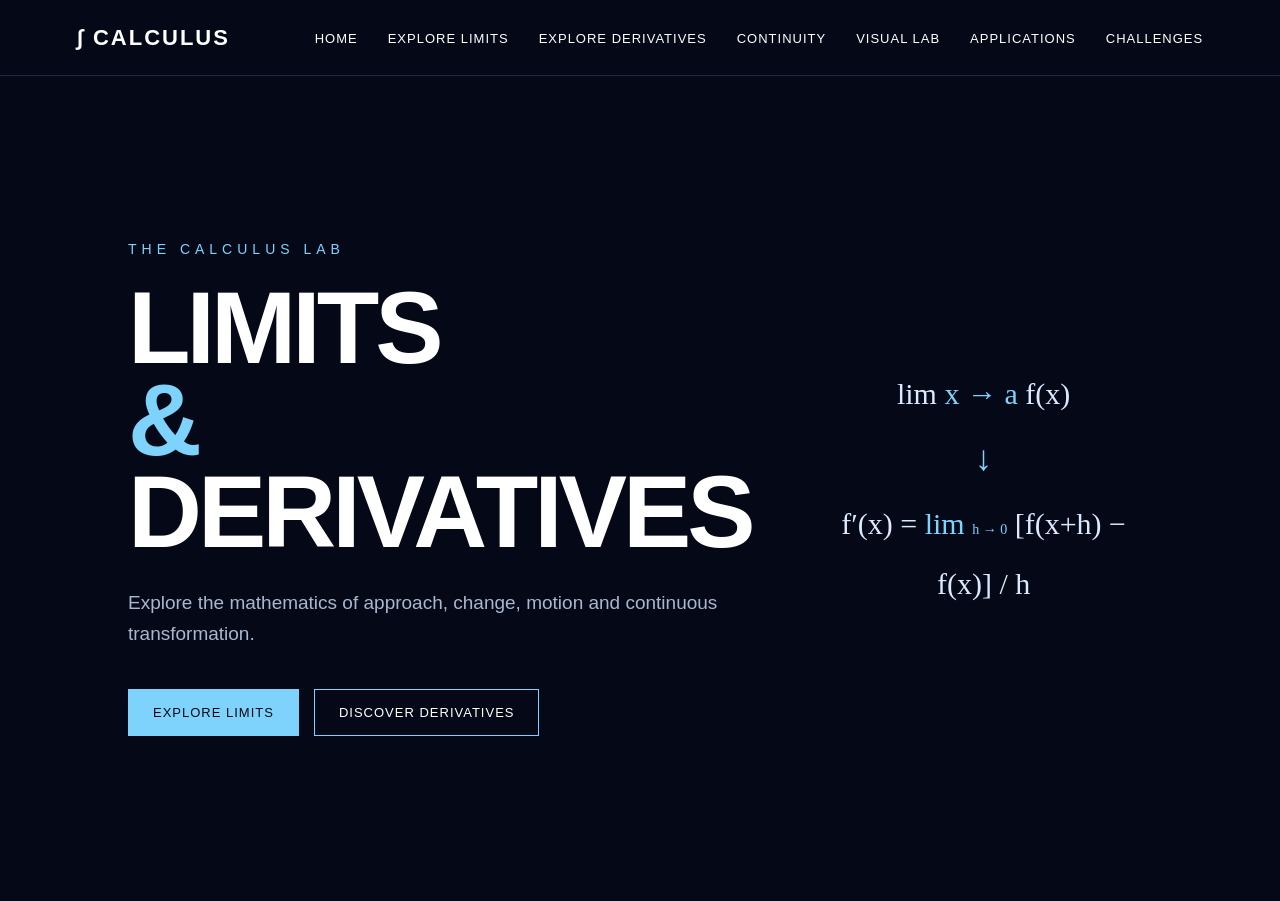
==== index.html @ eaa27578 "Add files via upload" ====
<!DOCTYPE html>
<html lang="en">

<head>
    <meta charset="UTF-8">
    <meta name="viewport" content="width=device-width, initial-scale=1.0">

    <title>Limits and Derivatives</title>

    <link rel="stylesheet" href="style.css">
</head>

<body>

    <header>
        <nav>
            <div class="logo">∫ CALCULUS</div>

            <ul>
                <li><a href="index.html">HOME</a></li>
                <li><a href="C:\Users\Deeptangshu Goldar\Desktop\Limits and Derivatives\pages\limits.html">EXPLORE LIMITS</a></li>
                <li><a href="C:\Users\Deeptangshu Goldar\Desktop\Limits and Derivatives\pages\derivatives.html">EXPLORE DERIVATIVES</a></li>
                <li><a href="C:\Users\Deeptangshu Goldar\Desktop\Limits and Derivatives\pages\continuity.html">CONTINUITY</a></li>
                <li><a href="C:\Users\Deeptangshu Goldar\Desktop\Limits and Derivatives\pages\visual-lab.html">VISUAL LAB</a></li>
                <li><a href="C:\Users\Deeptangshu Goldar\Desktop\Limits and Derivatives\pages\applications.html">APPLICATIONS</a></li>
                <li><a href="C:\Users\Deeptangshu Goldar\Desktop\Limits and Derivatives\pages\challenges.html">CHALLENGES</a></li>
            </ul>
        </nav>
    </header>

    <main>

        <section class="hero">

            <div class="hero-text">

                <p class="eyebrow">THE CALCULUS LAB</p>

                <h1>
                    LIMITS<br>
                    <span>&</span> DERIVATIVES
                </h1>

                <p class="subtitle">
                    Explore the mathematics of approach, change,
                    motion and continuous transformation.
                </p>

                <div class="buttons">
                    <a href="#" class="button primary">EXPLORE LIMITS</a>
                    <a href="#" class="button secondary">DISCOVER DERIVATIVES</a>
                </div>

            </div>

            <div class="equation">
                <div>lim <span>x → a</span> f(x)</div>

                <div class="arrow">↓</div>

                <div>
                    f′(x) =
                    <span>
                        lim
                        <small>h → 0</small>
                    </span>
                    [f(x+h) − f(x)] / h
                </div>
            </div>

        </section>

    </main>

</body>

</html>
---- style.css ----
* {
    margin: 0;
    padding: 0;
    box-sizing: border-box;
}

body {
    background: #050816;
    color: white;
    font-family: Arial, sans-serif;
    min-height: 100vh;
}

/* NAVIGATION */

header {
    width: 100%;
    border-bottom: 1px solid #1c2945;
}

nav {
    height: 75px;
    display: flex;
    align-items: center;
    justify-content: space-between;
    padding: 0 6%;
}

.logo {
    font-size: 22px;
    font-weight: bold;
    letter-spacing: 2px;
}

ul {
    display: flex;
    gap: 30px;
    list-style: none;
}

a {
    color: white;
    text-decoration: none;
}

ul a {
    font-size: 13px;
    letter-spacing: 1px;
}

ul a:hover {
    color: #7dd3fc;
}

/* HERO */

.hero {
    min-height: calc(100vh - 75px);
    display: flex;
    align-items: center;
    justify-content: space-between;
    padding: 6% 10%;
    gap: 60px;
}

.hero-text {
    max-width: 700px;
}

.eyebrow {
    color: #7dd3fc;
    letter-spacing: 5px;
    font-size: 14px;
    margin-bottom: 25px;
}

h1 {
    font-size: clamp(60px, 8vw, 110px);
    line-height: 0.9;
    letter-spacing: -4px;
}

h1 span {
    color: #7dd3fc;
}

.subtitle {
    margin-top: 30px;
    max-width: 600px;
    color: #a9b8d0;
    font-size: 19px;
    line-height: 1.6;
}

.buttons {
    margin-top: 40px;
    display: flex;
    gap: 15px;
    flex-wrap: wrap;
}

.button {
    padding: 15px 24px;
    border: 1px solid #7dd3fc;
    font-size: 13px;
    letter-spacing: 1px;
}

.primary {
    background: #7dd3fc;
    color: #050816;
}

.secondary:hover {
    background: #7dd3fc;
    color: #050816;
}

/* EQUATIONS */

.equation {
    font-family: Georgia, serif;
    font-size: 30px;
    line-height: 2;
    color: #dbeafe;
    text-align: center;
}

.equation span {
    color: #7dd3fc;
}

.arrow {
    font-size: 35px;
    color: #7dd3fc;
}

.equation small {
    font-size: 14px;
}

/* MOBILE */

@media (max-width: 900px) {

    nav {
        height: auto;
        padding: 25px;
        flex-direction: column;
        gap: 20px;
    }

    ul {
        flex-wrap: wrap;
        justify-content: center;
        gap: 15px;
    }

    .hero {
        flex-direction: column;
        text-align: center;
        padding: 70px 25px;
    }

    .subtitle {
        margin-left: auto;
        margin-right: auto;
    }

    .buttons {
        justify-content: center;
    }
}
/* =========================
   LIMITS PAGE
========================= */

.limits-page {
    max-width: 1200px;
    margin: auto;
}

.limits-hero {
    min-height: 65vh;
    padding: 100px 8%;
    display: flex;
    flex-direction: column;
    justify-content: center;
}

.limits-hero h1 {
    font-size: clamp(70px, 11vw, 150px);
    letter-spacing: -5px;
}

.intro {
    margin-top: 20px;
    color: #a9b8d0;
    font-size: 22px;
}

.main-equation {
    margin-top: 55px;
    font-family: Georgia, serif;
    font-size: 48px;
    color: #dbeafe;
}

.main-equation span,
.problem span,
.answer span {
    color: #7dd3fc;
}

/* GENERAL SECTIONS */

.concept,
.example,
.topics {
    padding: 100px 8%;
    border-top: 1px solid #1c2945;
}

.section-label {
    color: #7dd3fc;
    letter-spacing: 4px;
    font-size: 12px;
    margin-bottom: 18px;
}

.concept h2,
.example h2,
.topics h2 {
    font-size: 42px;
    margin-bottom: 25px;
}

.concept > p:not(.section-label) {
    color: #a9b8d0;
    font-size: 19px;
    line-height: 1.8;
    max-width: 750px;
}

/* LIMIT VISUAL */

.concept-box {
    margin-top: 55px;
    border: 1px solid #1c2945;
    min-height: 220px;
    display: flex;
    align-items: center;
    justify-content: center;
    gap: 45px;
    background: #080d20;
}

.big-symbol {
    font-family: Georgia, serif;
    font-size: 42px;
}

.concept-arrow {
    font-size: 45px;
    color: #7dd3fc;
}

/* EXAMPLE */

.problem {
    margin: 45px 0;
    padding: 30px;
    background: #080d20;
    border-left: 3px solid #7dd3fc;
    font-family: Georgia, serif;
    font-size: 34px;
}

.solution {
    max-width: 800px;
    color: #b8c7e6;
    line-height: 2;
    font-size: 17px;
}

.math {
    margin: 20px 0 30px;
    padding: 20px;
    background: #080d20;
    font-family: Georgia, serif;
    font-size: 25px;
    color: #dbeafe;
}

.answer {
    margin-top: 30px;
    font-family: Georgia, serif;
    font-size: 28px;
    color: white;
}

/* TOPIC CARDS */

.topic-grid {
    margin-top: 45px;
    display: grid;
    grid-template-columns: repeat(2, 1fr);
    gap: 20px;
}

.topic-card {
    padding: 35px;
    min-height: 200px;
    border: 1px solid #1c2945;
    background: #080d20;
    transition: 0.3s;
}

.topic-card:hover {
    transform: translateY(-6px);
    border-color: #7dd3fc;
}

.topic-card h3 {
    color: #7dd3fc;
    font-size: 14px;
    margin-bottom: 25px;
}

.topic-card h4 {
    font-size: 24px;
    margin-bottom: 15px;
}

.topic-card p {
    color: #8fa0bd;
    line-height: 1.6;
}

/* MOBILE */

@media (max-width: 700px) {

    .limits-hero {
        padding: 80px 25px;
    }

    .concept,
    .example,
    .topics {
        padding: 70px 25px;
    }

    .main-equation {
        font-size: 32px;
    }

    .concept-box {
        flex-direction: column;
        gap: 15px;
    }

    .topic-grid {
        grid-template-columns: 1fr;
    }
}
/* =========================
   INTERACTIVE GRAPH
========================= */

.interactive-limit,
.graph-section {
    padding: 100px 8%;
    border-top: 1px solid #1c2945;
}

.interactive-limit h2,
.graph-section h2 {
    font-size: 42px;
    margin-bottom: 20px;
}

.lab-description {
    color: #a9b8d0;
    font-size: 18px;
    line-height: 1.7;
    max-width: 700px;
}

.limit-lab {
    margin-top: 40px;
    padding: 40px;
    background: #080d20;
    border: 1px solid #1c2945;
}

.lab-equation {
    font-family: Georgia, serif;
    font-size: 32px;
    margin-bottom: 35px;
}

.lab-equation span {
    color: #7dd3fc;
}

.limit-lab label {
    display: block;
    margin-bottom: 15px;
    color: #a9b8d0;
}

#xValue {
    width: 100%;
    cursor: pointer;
}

.values {
    display: flex;
    gap: 60px;
    margin-top: 30px;
}

.values div,
.graph-info div {
    display: flex;
    flex-direction: column;
    gap: 8px;
}

.values small,
.graph-info span {
    color: #7d8da8;
    text-transform: uppercase;
    letter-spacing: 2px;
    font-size: 11px;
}

.values strong,
.graph-info strong {
    font-family: Georgia, serif;
    font-size: 28px;
}

.limit-result {
    margin-top: 35px;
    padding-top: 25px;
    border-top: 1px solid #1c2945;
    font-family: Georgia, serif;
    font-size: 22px;
}

.limit-result strong {
    color: #7dd3fc;
}

.graph-container {
    margin-top: 40px;
    padding: 20px;
    background: #080d20;
    border: 1px solid #1c2945;
}

#limitGraph {
    display: block;
    width: 100%;
    height: 450px;
}

.graph-info {
    display: flex;
    justify-content: space-around;
    margin-top: 25px;
    padding: 25px;
    background: #080d20;
    border: 1px solid #1c2945;
}
/* =========================
   VISUAL LAB
========================= */

.visual-lab {
    padding: 100px 8%;
    border-top: 1px solid #1c2945;
}

.visual-lab h2 {
    font-size: 42px;
    margin-bottom: 20px;
}

.function-controls {
    display: flex;
    gap: 12px;
    margin: 40px 0 25px;
    flex-wrap: wrap;
}

.function-controls button {
    padding: 13px 25px;
    background: #080d20;
    color: white;
    border: 1px solid #1c2945;
    font-family: Georgia, serif;
    font-size: 18px;
    cursor: pointer;
}

.function-controls button:hover {
    border-color: #7dd3fc;
    color: #7dd3fc;
}

.function-display {
    margin-top: 20px;
    font-family: Georgia, serif;
    font-size: 24px;
}

.function-display strong {
    color: #7dd3fc;
}

.visual-page .graph-container {
    margin-top: 20px;
    padding: 20px;
    background: #080d20;
    border: 1px solid #1c2945;
}

#visualGraph {
    width: 100%;
    height: 500px;
    display: block;
}
/* =========================
   DERIVATIVE LAB
========================= */

.derivative-lab {
    margin-top: 50px;
    padding: 45px;
    border: 1px solid #1c2945;
    background: #080d20;
}

.derivative-lab h2 {
    font-size: 36px;
    margin-bottom: 20px;
}

.derivative-lab label {
    display: block;
    margin-top: 35px;
    margin-bottom: 15px;
    color: #a9b8d0;
}

.derivative-lab label strong {
    color: #7dd3fc;
}

#hValue {
    width: 100%;
    cursor: pointer;
}

.derivative-result {
    display: flex;
    gap: 70px;
    margin-top: 35px;
    padding-top: 25px;
    border-top: 1px solid #1c2945;
}

.derivative-result div {
    display: flex;
    flex-direction: column;
    gap: 8px;
}

.derivative-result span {
    color: #7d8da8;
    font-size: 11px;
    text-transform: uppercase;
    letter-spacing: 2px;
}

.derivative-result strong {
    font-family: Georgia, serif;
    font-size: 28px;
    color: #7dd3fc;
}
/* ================================
   APPLICATIONS PAGE
================================ */

.applications-page {
    background: #050816;
}

.application-section {
    padding: 100px 8%;
    border-top: 1px solid #1c2945;
}

.application-section h2 {
    font-size: clamp(38px, 5vw, 60px);
    margin-bottom: 20px;
    letter-spacing: -2px;
}

.application-equation {
    margin-top: 45px;
    padding: 40px;
    background: #080d20;
    border: 1px solid #1c2945;

    display: flex;
    align-items: center;
    justify-content: space-around;
    gap: 30px;
    flex-wrap: wrap;
}

.application-equation div:not(.operator) {
    text-align: center;
}

.application-equation small,
.economics-box small {
    display: block;
    color: #7d8da8;
    font-size: 11px;
    letter-spacing: 2px;
    margin-bottom: 10px;
}

.application-equation strong {
    font-family: Georgia, serif;
    font-size: 28px;
    color: #7dd3fc;
}

.operator {
    font-size: 32px;
    color: #7dd3fc;
}

.example-box {
    margin-top: 30px;
    padding: 35px;
    border-left: 3px solid #7dd3fc;
    background: #080d20;
}

.example-box > p {
    color: #7dd3fc;
    text-transform: uppercase;
    letter-spacing: 3px;
    font-size: 12px;
    margin-bottom: 20px;
}

.math {
    font-family: Georgia, serif;
    font-size: 25px;
    line-height: 1.8;
    color: #dbeafe;
}

.optimization-box {
    margin-top: 45px;

    display: grid;
    grid-template-columns: 1fr 1fr;
    gap: 1px;

    background: #1c2945;
    border: 1px solid #1c2945;
}

.optimization-problem,
.optimization-solution {
    padding: 40px;
    background: #080d20;
}

.problem-title {
    color: #7dd3fc;
    font-size: 11px;
    letter-spacing: 3px;
    margin-bottom: 20px;
}

.optimization-problem p:not(.problem-title) {
    color: #a9b8d0;
    font-size: 18px;
    line-height: 1.7;
}

.answer {
    color: #7dd3fc;
    font-size: 32px;
}

.conclusion {
    margin-top: 30px;
    color: #a9b8d0;
    font-size: 18px;
}

.conclusion strong {
    color: #7dd3fc;
}

.physics-grid {
    margin-top: 45px;

    display: grid;
    grid-template-columns: repeat(2, 1fr);
    gap: 20px;
}

.physics-card {
    padding: 35px;
    background: #080d20;
    border: 1px solid #1c2945;

    transition: transform 0.25s ease, border-color 0.25s ease;
}

.physics-card:hover {
    transform: translateY(-5px);
    border-color: #7dd3fc;
}

.physics-card h3 {
    font-size: 25px;
    margin-bottom: 15px;
}

.physics-card .math {
    color: #7dd3fc;
    margin-bottom: 10px;
}

.physics-card p {
    color: #a9b8d0;
    line-height: 1.6;
}

.economics-box {
    margin-top: 45px;
    padding: 45px;

    background: #080d20;
    border: 1px solid #1c2945;

    display: flex;
    align-items: center;
    justify-content: space-around;
    gap: 35px;
    flex-wrap: wrap;
}

.economics-box > div:not(.operator) {
    max-width: 250px;
}

.economics-box p {
    color: #a9b8d0;
    line-height: 1.6;
}

.calculus-ending {
    min-height: 70vh;
    padding: 120px 8%;

    display: flex;
    flex-direction: column;
    justify-content: center;

    border-top: 1px solid #1c2945;
}

.calculus-ending h2 {
    font-size: clamp(45px, 7vw, 85px);
    line-height: 1;
    letter-spacing: -3px;
    margin-top: 20px;
}

.calculus-ending h2 span {
    color: #7dd3fc;
}

.calculus-ending > p:not(.eyebrow) {
    margin-top: 30px;
    color: #a9b8d0;
    font-size: 22px;
}

.big-equation {
    margin-top: 60px;
    font-family: Georgia, serif;
    font-size: clamp(22px, 4vw, 42px);
    color: #7dd3fc;
    letter-spacing: 2px;
}


/* MOBILE */

@media (max-width: 800px) {

    .application-section {
        padding: 70px 25px;
    }

    .application-equation {
        flex-direction: column;
        gap: 20px;
    }

    .operator {
        transform: rotate(90deg);
    }

    .optimization-box {
        grid-template-columns: 1fr;
    }

    .physics-grid {
        grid-template-columns: 1fr;
    }

    .economics-box {
        flex-direction: column;
        text-align: center;
    }

    .calculus-ending {
        min-height: 60vh;
        padding: 90px 25px;
    }

}
/* ================================
   CHALLENGES PAGE
================================ */

.challenges-page {
    background: #050816;
}

.challenge-section {
    padding: 100px 8%;
    border-top: 1px solid #1c2945;
}

.challenge-number {
    color: #7dd3fc;
    font-size: 12px;
    letter-spacing: 4px;
    margin-bottom: 20px;
}

.challenge-section h2 {
    font-size: clamp(38px, 5vw, 60px);
    letter-spacing: -2px;
    margin-bottom: 40px;
}

.challenge-box {
    display: grid;
    grid-template-columns: 1fr 1fr;
    gap: 40px;

    padding: 45px;

    background: #080d20;
    border: 1px solid #1c2945;
}

.challenge-question p {
    color: #a9b8d0;
    font-size: 18px;
    line-height: 1.7;
}

.challenge-math {
    margin-top: 25px;

    font-family: Georgia, serif;
    font-size: 30px;
    line-height: 1.8;

    color: #dbeafe;
}

.challenge-math span {
    color: #7dd3fc;
}

.challenge-answer {
    display: flex;
    flex-direction: column;
    justify-content: center;
}

.challenge-answer input {
    width: 100%;
    padding: 16px;

    background: #050816;
    color: white;

    border: 1px solid #1c2945;

    font-size: 17px;
    outline: none;
}

.challenge-answer input:focus {
    border-color: #7dd3fc;
}

.challenge-answer button {
    margin-top: 15px;

    padding: 15px;

    background: #7dd3fc;
    color: #050816;

    border: none;

    font-size: 13px;
    font-weight: bold;
    letter-spacing: 2px;

    cursor: pointer;
}

.challenge-answer button:hover {
    opacity: 0.85;
}

.challenge-answer p {
    margin-top: 18px;
    min-height: 25px;

    font-size: 15px;
    line-height: 1.5;
}

.challenge-ending {
    min-height: 75vh;

    padding: 120px 8%;

    display: flex;
    flex-direction: column;
    justify-content: center;

    border-top: 1px solid #1c2945;
}

.challenge-ending h2 {
    margin-top: 20px;

    font-size: clamp(50px, 8vw, 100px);
    line-height: 0.95;
    letter-spacing: -4px;
}

.challenge-ending h2 span {
    color: #7dd3fc;
}

.challenge-ending > p:not(.eyebrow) {
    margin-top: 35px;

    max-width: 650px;

    color: #a9b8d0;
    font-size: 20px;
    line-height: 1.7;
}


/* MOBILE */

@media (max-width: 800px) {

    .challenge-section {
        padding: 70px 25px;
    }

    .challenge-box {
        grid-template-columns: 1fr;
        padding: 30px;
    }

    .challenge-math {
        font-size: 24px;
    }

    .challenge-ending {
        padding: 90px 25px;
    }

}
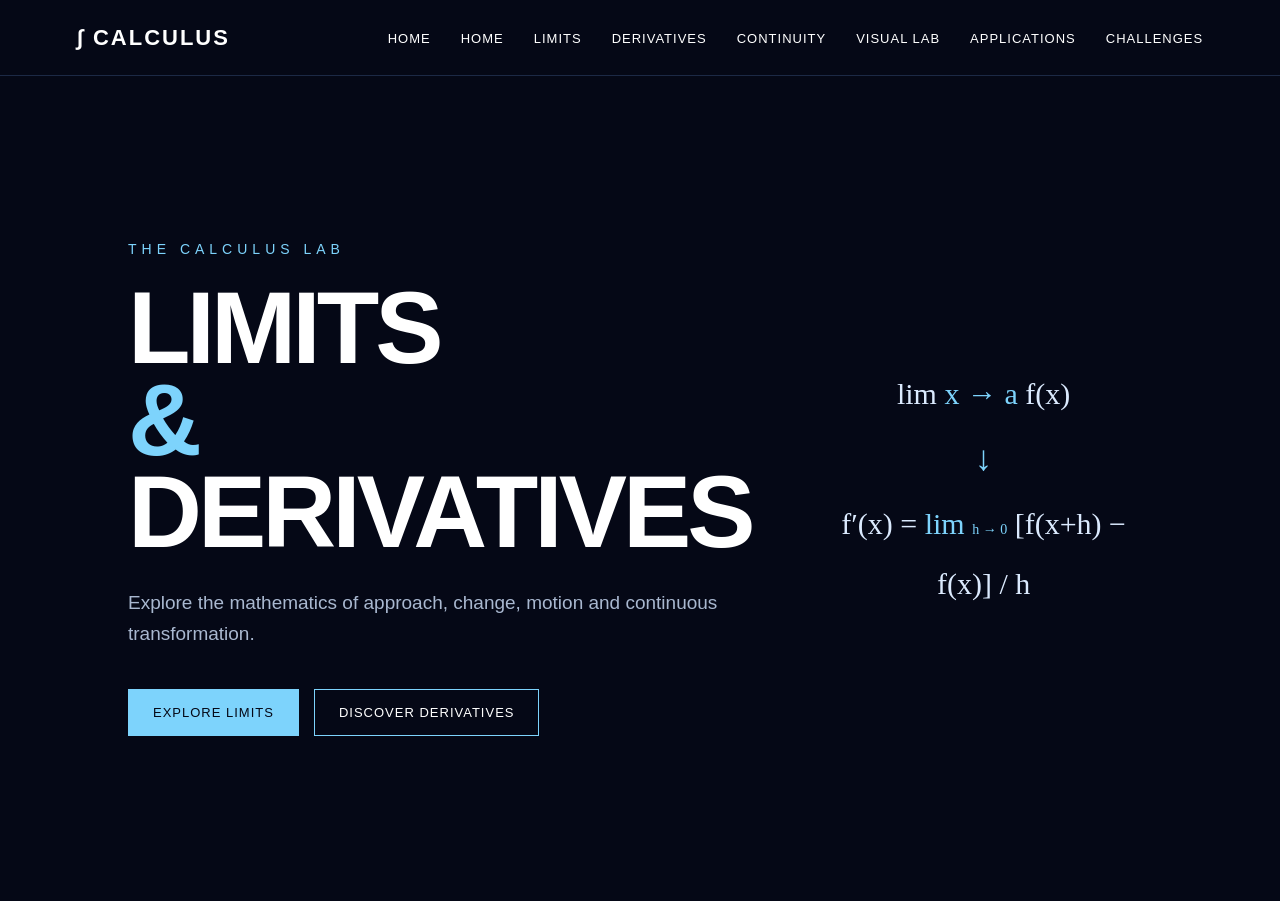
==== commit 7b7170cb: "Change navigation links to relative paths Updated links in the navigation menu to use relative paths" ====
--- a/index.html
+++ b/index.html
@@ -3,6 +3,7 @@
 
 <head>
     <meta charset="UTF-8">
+    <meta name="google-site-verification" content="V7TKDYLYKjox0ZuSymIshBcGemnYX03zlpI-O2CF2qI" />
     <meta name="viewport" content="width=device-width, initial-scale=1.0">
 
     <title>Limits and Derivatives</title>
@@ -18,12 +19,15 @@
 
             <ul>
                 <li><a href="index.html">HOME</a></li>
-                <li><a href="C:\Users\Deeptangshu Goldar\Desktop\Limits and Derivatives\pages\limits.html">EXPLORE LIMITS</a></li>
-                <li><a href="C:\Users\Deeptangshu Goldar\Desktop\Limits and Derivatives\pages\derivatives.html">EXPLORE DERIVATIVES</a></li>
-                <li><a href="C:\Users\Deeptangshu Goldar\Desktop\Limits and Derivatives\pages\continuity.html">CONTINUITY</a></li>
-                <li><a href="C:\Users\Deeptangshu Goldar\Desktop\Limits and Derivatives\pages\visual-lab.html">VISUAL LAB</a></li>
-                <li><a href="C:\Users\Deeptangshu Goldar\Desktop\Limits and Derivatives\pages\applications.html">APPLICATIONS</a></li>
-                <li><a href="C:\Users\Deeptangshu Goldar\Desktop\Limits and Derivatives\pages\challenges.html">CHALLENGES</a></li>
+               <ul>
+    <li><a href="index.html">HOME</a></li>
+    <li><a href="pages/limits.html">LIMITS</a></li>
+    <li><a href="pages/derivatives.html">DERIVATIVES</a></li>
+    <li><a href="pages/continuity.html">CONTINUITY</a></li>
+    <li><a href="pages/visual-lab.html">VISUAL LAB</a></li>
+    <li><a href="pages/applications.html">APPLICATIONS</a></li>
+    <li><a href="pages/challenges.html">CHALLENGES</a></li>
+</ul>
             </ul>
         </nav>
     </header>
@@ -74,4 +78,4 @@
 
 </body>
 
-</html>+</html>
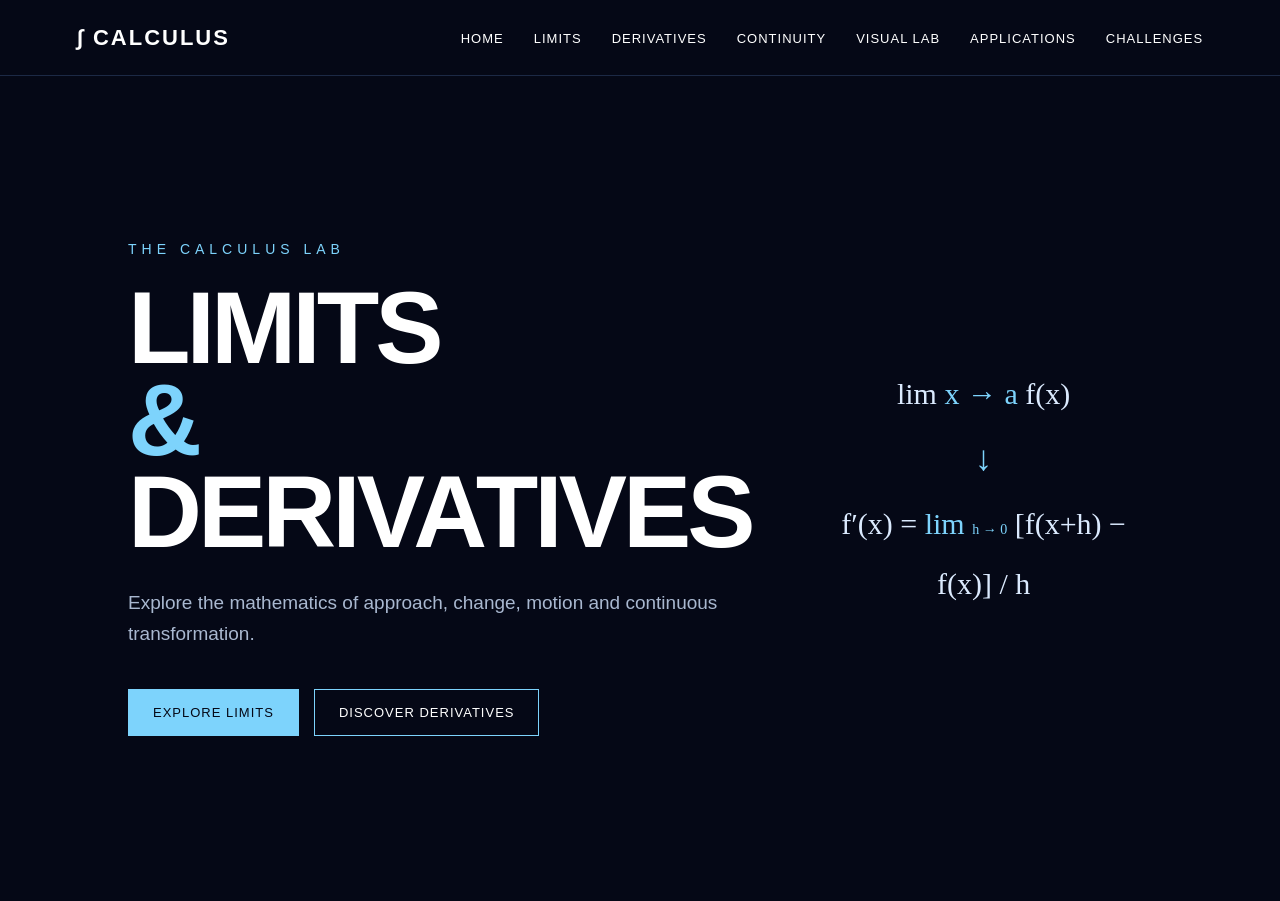
==== commit 51b491ad: "Remove duplicate HTML structure in index.html" ====
--- a/index.html
+++ b/index.html
@@ -19,8 +19,7 @@
 
             <ul>
                 <li><a href="index.html">HOME</a></li>
-               <ul>
-    <li><a href="index.html">HOME</a></li>
+            <ul>
     <li><a href="pages/limits.html">LIMITS</a></li>
     <li><a href="pages/derivatives.html">DERIVATIVES</a></li>
     <li><a href="pages/continuity.html">CONTINUITY</a></li>
